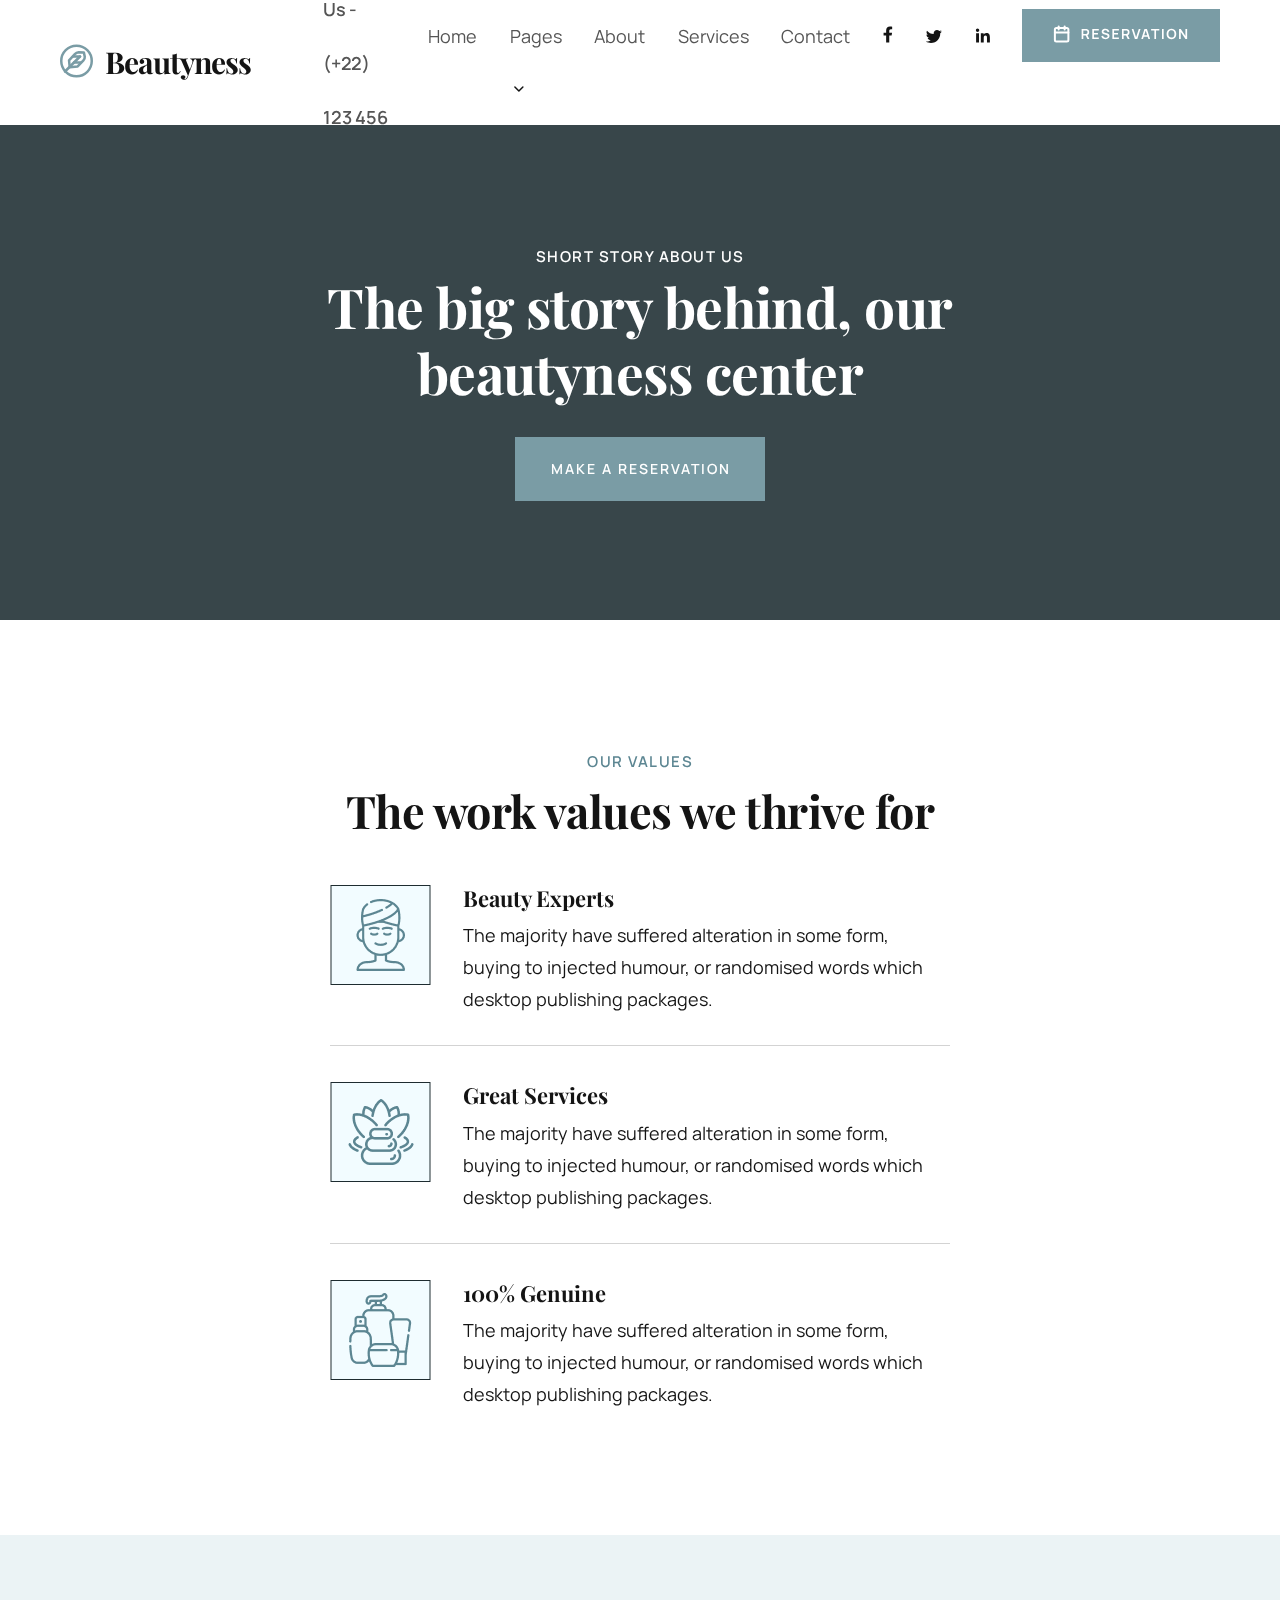
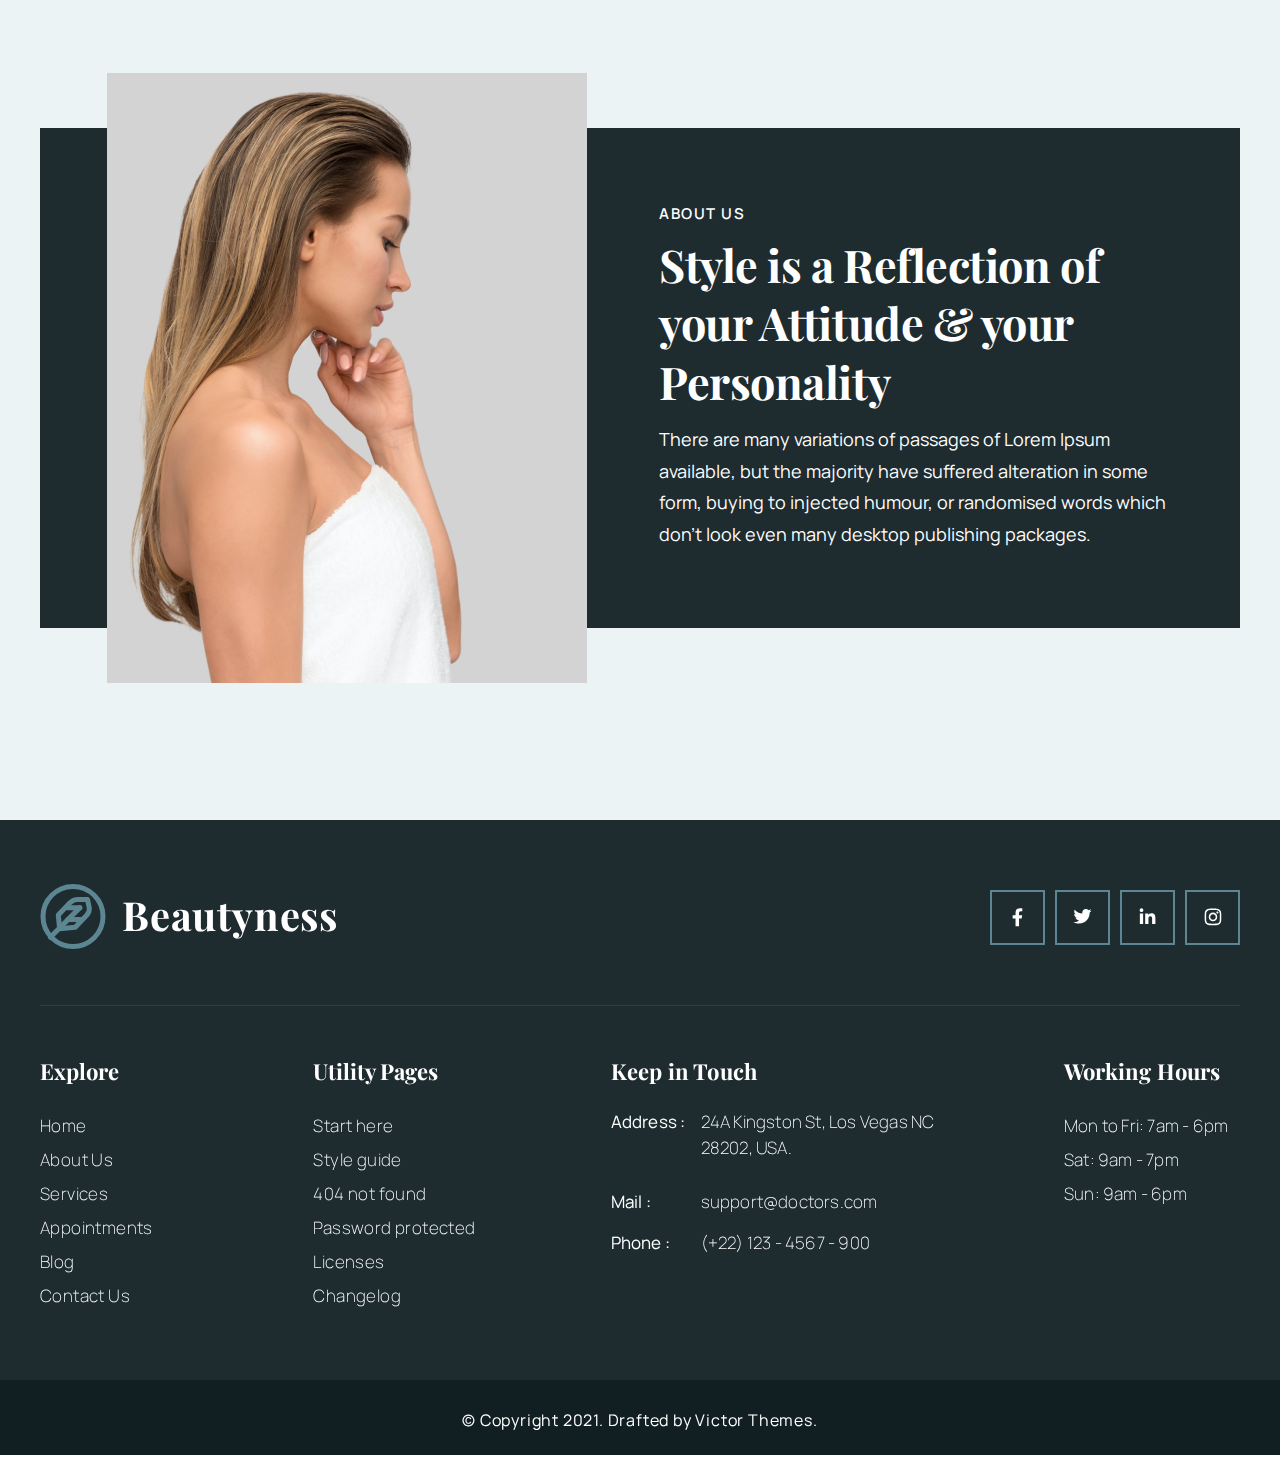
==== about.html @ 268ac048 "feat: start create second page" ====
<!DOCTYPE html>
<html lang="en">
  <head>
    <meta charset="UTF-8" />
    <meta name="viewport" content="width=device-width, initial-scale=1.0" />
    <title>About | Beautyness</title>
    <link rel="stylesheet" href="./styles/global.css" />
    <link rel="stylesheet" href="./styles/about.css" />
  </head>
  <body>
    <div class="wrapper">
      <header class="header">
        <div class="header__logo-container">
          <svg
            xmlns="http://www.w3.org/2000/svg"
            width="33"
            height="34"
            viewBox="0 0 33 34"
            fill="none"
          >
            <circle
              cx="16.5"
              cy="17"
              r="15.25"
              stroke="#7A9CA5"
              stroke-width="2.5"
            />
            <path
              d="M24.766 12.6842C24.8916 13.9888 24.4194 15.2969 23.4533 16.3209L17.6715 22.4674L9.70748 23.2339L9.03718 16.2696L14.8292 10.1303C15.7953 9.10633 17.1761 8.45041 18.6679 8.30683L23.8855 8.43175L24.766 12.6842Z"
              stroke="#7A9CA5"
              stroke-width="2.5"
              stroke-linecap="round"
              stroke-linejoin="round"
            />
            <path
              d="M20 12.5L5 27.5"
              stroke="#7A9CA5"
              stroke-width="2.5"
              stroke-linecap="round"
              stroke-linejoin="round"
            />
            <path
              d="M21 18.5H14"
              stroke="#7A9CA5"
              stroke-width="2.5"
              stroke-linecap="round"
              stroke-linejoin="round"
            />
            <path
              d="M20 12.5H13"
              stroke="#7A9CA5"
              stroke-width="2.5"
              stroke-linecap="round"
              stroke-linejoin="round"
            />
          </svg>
          <h2 class="header__logo">Beautyness</h2>
        </div>
        <a class="header__phone nav-link" href="tel:+221234567890">
          <img
            src="./assets/svg/phone.svg"
            alt="phone"
            class="header__phone-icon"
          />
          <span class="header__phone-text">Call Us - (+22) 123 456 7890</span>
        </a>
        <nav class="header__nav">
          <ul class="header__nav-list">
            <li class="header__nav-item">
              <a href="" class="nav-link">Home</a>
            </li>
            <li class="header__nav-item">
              <a href="" class="nav-link"
                >Pages
                <svg
                  xmlns="http://www.w3.org/2000/svg"
                  width="17"
                  height="16"
                  viewBox="0 0 17 16"
                  fill="none"
                >
                  <path
                    d="M4.8877 6L8.8877 10L12.8877 6"
                    stroke="#141414"
                    stroke-width="1.5"
                    stroke-linecap="round"
                    stroke-linejoin="round"
                  />
                </svg>
              </a>
            </li>
            <li class="header__nav-item">
              <a href="" class="nav-link">About </a>
            </li>
            <li class="header__nav-item">
              <a href="" class="nav-link">Services</a>
            </li>
            <li class="header__nav-item">
              <a href="" class="nav-link">Contact</a>
            </li>
            <li class="header__nav-item">
              <a href="" class="nav-link">
                <img
                  src="./assets/svg/facebook.svg"
                  alt="facebook link"
                  class="header__social-link"
              /></a>
            </li>
            <li class="header__nav-item">
              <a href="" class="nav-link">
                <img
                  src="./assets/svg/twitter.svg"
                  alt="facebook link"
                  class="header__social-link"
                />
              </a>
            </li>
            <li class="header__nav-item">
              <a href="" class="nav-link">
                <img
                  src="./assets/svg/linkedin.svg"
                  alt="facebook link"
                  class="header__social-link"
                />
              </a>
            </li>
            <li class="header__nav-item">
              <button class="btn">
                <img src="./assets/svg/Reservation.svg" alt="reservation" />
              </button>
            </li>
          </ul>
        </nav>
      </header>
      <main>
        <section class="banner">
          <div class="banner__content">
            <div class="banner__text">
              <p class="section-label banner-section__label">
                SHORT STORY ABOUT US
              </p>
              <h1 class="section-title banner-section__title">
                The big story behind, our beautyness center
              </h1>
              <button class="btn banner__btn">Make a reservation</button>
            </div>
          </div>
        </section>
        <section class="values">
          <div class="content-container">
            <p class="section-label values__label">Our Values</p>
            <h2 class="section-title values__title">
              The work values we thrive for
            </h2>
            <div class="value-card">
              <img
                src="./assets/img/value-img-experts.png"
                alt="experts"
                class="value-card__image"
              />
              <div class="value-card__text">
                <h3 class="value-card__title">Beauty Experts</h3>
                <p class="value-card__descriprion">
                  The majority have suffered alteration in some form, buying to
                  injected humour, or randomised words which desktop publishing
                  packages.
                </p>
              </div>
            </div>
            <div class="value-card value-card-bordered">
              <img
                src="./assets/img/value-img-services.png"
                alt="experts"
                class="value-card__image"
              />
              <div class="value-card__text">
                <h3 class="value-card__title">Great Services</h3>
                <p class="value-card__descriprion">
                  The majority have suffered alteration in some form, buying to
                  injected humour, or randomised words which desktop publishing
                  packages.
                </p>
              </div>
            </div>
            <div class="value-card">
              <img
                src="./assets/img/value-img-genuine.png"
                alt="experts"
                class="value-card__image"
              />
              <div class="value-card__text">
                <h3 class="value-card__title">100% Genuine</h3>
                <p class="value-card__descriprion">
                  The majority have suffered alteration in some form, buying to
                  injected humour, or randomised words which desktop publishing
                  packages.
                </p>
              </div>
            </div>
          </div>
        </section>
        <section class="about">
          <div class="content-container about__content-container">
            <div class="about__image-wrapper">
              <img
                src="/assets/img/about-img.jpg"
                alt="about-img"
                class="about__img"
              />
            </div>
            <div class="about__text-wrapper">
              <p class="section-label about__section-label">About Us</p>
              <h2 class="section-title about__section-title">
                Style is a Reflection of your Attitude & your Personality
              </h2>
              <p class="remark about__remark">
                There are many variations of passages of Lorem Ipsum available,
                but the majority have suffered alteration in some form, buying
                to injected humour, or randomised words which don't look even
                many desktop publishing packages.
              </p>
            </div>
          </div>
        </section>
      </main>
      <footer class="footer">
        <div class="content-container footer__content-container">
          <div class="footer__logo-socials">
            <h2 class="footer__logo">Beautyness</h2>
            <div class="footer__socials">
              <a href="" class="footer__social-link"
                ><img
                  src="./assets/svg/footer-facebook.svg"
                  alt=""
                  class="footer__social-img"
              /></a>
              <a href="" class="footer__social-link"
                ><img
                  src="./assets/svg/footer-twitter.svg"
                  alt=""
                  class="footer__social-img"
              /></a>
              <a href="" class="footer__social-link"
                ><img
                  src="./assets/svg/footer-linkedin.svg"
                  alt=""
                  class="footer__social-img"
              /></a>
              <a href="" class="footer__social-link"
                ><img
                  src="./assets/svg/footer-inst.svg"
                  alt=""
                  class="footer__social-img"
              /></a>
            </div>
          </div>
          <nav class="footer__nav">
            <div class="footer__nav-explore">
              <h4 class="footer__column-title">Explore</h4>
              <ul class="footer__nav-list">
                <li><a href="" class="nav-link footer__nav-link">Home</a></li>
                <li>
                  <a href="" class="nav-link footer__nav-link">About Us</a>
                </li>
                <li>
                  <a href="" class="nav-link footer__nav-link">Services</a>
                </li>
                <li>
                  <a href="" class="nav-link footer__nav-link">Appointments</a>
                </li>
                <li><a href="" class="nav-link footer__nav-link">Blog</a></li>
                <li>
                  <a href="" class="nav-link footer__nav-link">Contact Us</a>
                </li>
              </ul>
            </div>
            <div class="footer__nav-utility">
              <h4 class="footer__column-title">Utility Pages</h4>
              <ul class="footer__nav-list">
                <li>
                  <a href="" class="nav-link footer__nav-link">Start here</a>
                </li>
                <li>
                  <a href="" class="nav-link footer__nav-link">Style guide</a>
                </li>
                <li>
                  <a href="" class="nav-link footer__nav-link">404 not found</a>
                </li>
                <li>
                  <a href="" class="nav-link footer__nav-link"
                    >Password protected</a
                  >
                </li>
                <li>
                  <a href="" class="nav-link footer__nav-link">Licenses</a>
                </li>
                <li>
                  <a href="" class="nav-link footer__nav-link">Changelog</a>
                </li>
              </ul>
            </div>
            <div class="footer__nav-addres">
              <h4 class="footer__column-title">Keep in Touch</h4>
              <address class="footer__address">
                24A Kingston St, Los Vegas NC 28202, USA.
              </address>
              <a href="mailto:support@doctors.com" class="footer__email-link"
                >support@doctors.com</a
              >
              <a href="tel:+221234567900" class="footer__phone-link"
                >(+22) 123 - 4567 - 900</a
              >
            </div>
            <div class="footer__nav-hours">
              <h4 class="footer__column-title">Working Hours</h4>
              Mon to Fri: 7am - 6pm Sat: 9am - 7pm<br />
              Sun: 9am - 6pm
            </div>
          </nav>
        </div>
        <p class="footer__copyright">
          © Copyright 2021. Drafted by Victor Themes.
        </p>
      </footer>
    </div>
  </body>
</html>
---- styles/global.css ----
* {
  box-sizing: border-box;
  padding: 0;
  margin: 0;
}
:root {
  --remarks-main-color: #555555;
  --main-text-color: #141414;
  --main-btn-color: #7a9ca5;
  --bgc-azure: #ebf3f5;
}

@font-face {
  font-family: PlayfairDisplay;
  src: url(../assets/fonts/PlayfairDisplay-VariableFont_wght.ttf);
}

@font-face {
  font-family: ManropeWeb;
  src: url(../assets/fonts/Manrope-VariableFont_wght.ttf);
}

body {
  font-family: PlayfairDisplay;
  font-weight: 800;
  color: var(--main-text-color);
}

.wrapper {
  display: flex;
  flex-direction: column;
  max-width: 1920px;
  min-height: 100%;
  margin: 0 auto;
}

.header {
  display: flex;
  flex-direction: row;
  align-items: center;
  width: 100%;
  height: 125px;
  padding: 0px 60px;
  column-gap: 40px;
}

.header__logo {
  color: var(--main-text-color);
  font-size: 30px;
  line-height: 125%;
  letter-spacing: -1.1px;
}

.header__logo-container {
  display: flex;
  flex-direction: row;
  column-gap: 12px;
}

.header__phone {
  position: relative;
  font-weight: 600;
  padding-left: 32px;
}

.header__phone-icon {
  position: absolute;
  top: 12px;
  left: 5px;
  width: 24px;
  height: 24px;
}

.header__phone-text {
  margin-left: 7px;
  letter-spacing: -0.25px;
}

.header__nav {
  margin-left: auto;
}

.header__nav-list {
  display: flex;
  flex-direction: row;
  list-style: none;
  gap: 32.5px;
  font-weight: 400;
  margin-left: auto;
}

.nav-link {
  font-family: ManropeWeb;
  text-decoration: none;
  font-size: 18px;
  color: var(--remarks-main-color);
  line-height: 300%;
}

.nav-link:hover {
  color: var(--main-btn-color);
}

.header__social-link {
  transition: 0.3s;
}

.header__social-link:hover {
  filter: invert(63%) sepia(20%) saturate(384%) hue-rotate(146deg)
    brightness(91%) contrast(89%);
}

.btn {
  padding: 16px 31px;
  border: none;
  outline: none;
  font-weight: 800;
  background-color: var(--main-btn-color);
}

.btn:hover {
  cursor: pointer;
}

.section-label {
  color: #5c8692;
  font-family: ManropeWeb;
  font-size: 15px;
  font-style: normal;
  font-weight: 600;
  line-height: 154.5%; /* 23.175px */
  letter-spacing: 1.5px;
  text-transform: uppercase;
  margin-top: 28px;
}

.section-title {
  font-size: 45px;
  font-style: normal;
  font-weight: 700;
  line-height: 130%; /* 58.5px */
  letter-spacing: -0.45px;
}

.remark {
  color: var(--remarks-main-color);
  font-family: ManropeWeb;
  font-size: 19px;
  font-style: normal;
  font-weight: 400;
  line-height: 170%; /* 32.3px */
}

.testimonials {
  display: flex;
  height: 776px;
  background-color: var(--bgc-azure);
}

.content-container {
  display: flex;
  width: 1200px;
  margin: 0 auto;
  flex-direction: column;
  align-items: center;
}

.testimonials__feedbacks {
  display: flex;
  flex-direction: row;
  column-gap: 36px;
  margin-top: 40px;
}

.feedback-card {
  display: flex;
  width: 582px;
  flex-direction: column;
  align-items: flex-start;
  background: #fff;
}

.feedback-card__text {
  color: var(--main-text-color);
  font-family: ManropeWeb;
  font-size: 19px;
  font-style: normal;
  font-weight: 400;
  line-height: 180%;
  padding: 44px 48px 54px 49px;
}

.user-info {
  display: flex;
  flex-direction: column;
  flex-wrap: wrap;
  align-content: flex-start;
  column-gap: 18px;
  margin-right: auto;
  width: 582px;
  height: 125px;
  flex-shrink: 0;
  background: #1e2c30;
  padding: 24px 50px;
  color: #fff;
  position: relative;
}

.user-info::after {
  position: absolute;
  width: 70px;
  height: 55px;
  content: " ";
  background: url(../assets/svg/feedback-icon.svg);
  right: 52px;
  top: 35px;
}

.user-avatar {
  display: block;
  width: 78px;
  height: 78px;
  border: 2px solid #fff;
}

.user-name {
  font-size: 20px;
  font-style: normal;
  font-weight: 700;
  line-height: 160%; /* 32px */
  letter-spacing: -0.2px;
}

.user-country {
  font-family: ManropeWeb;
  font-size: 14px;
  font-style: normal;
  font-weight: 600;
  line-height: 160%; /* 22.4px */
  letter-spacing: 0.42px;
}

.m-top-50 {
  margin-top: 50px;
}

.m-top-15 {
  margin-top: 15px;
}

.m-top-8 {
  margin-top: 8px;
}

.rating {
  display: flex;
  font-size: 16px;
  letter-spacing: 2px;
  padding-left: 2px;
  font-weight: 400;
  position: relative;
}

.rating::before {
  position: absolute;
  content: "☆☆☆☆☆";
  left: 2px;
  top: 0;
  width: 77px;
}

.content-container {
  max-width: 1200px;
  width: 100%;
  margin: 0 auto;
}

.rating__satrs {
  overflow: hidden;
}

.footer__copyright {
  background-color: #111e22;
  height: 75px;
  color: #fff;
  text-align: center;
  font-family: ManropeWeb;
  font-size: 16px;
  font-style: normal;
  font-weight: 400;
  line-height: 500%;
  letter-spacing: 0.8px;
}

.footer__content-container {
  height: 560px;
  flex-direction: column;
}

.footer {
  background-color: #1e2c30;
}

.footer__logo-socials {
  padding: 70px 0px 60px;
  display: flex;
  flex-direction: row;
  width: 100%;
  border-bottom: 1px solid #ffffff15;
}

.footer__logo {
  position: relative;
  color: #fff;
  font-family: PlayfairDisplay;
  font-size: 40px;
  font-style: normal;
  font-weight: 700;
  line-height: 125%; /* 50px */
  letter-spacing: 0.8px;
  margin-left: 82px;
}

.footer__logo::before {
  position: absolute;
  content: url(../assets/svg/footer-logo.svg);
  left: -82px;
  top: -6px;
}

.footer__social-link {
  display: block;
  width: 55px;
  height: 55px;
  border: 2px solid #5c8692;
}

.footer__social-img {
  display: block;
  margin: 16px auto;
}

.footer__socials {
  display: flex;
  flex-direction: row;
  column-gap: 10px;
  margin-right: 0;
  margin-left: auto;
}

.footer__nav {
  display: flex;
  flex-direction: row;
  justify-content: space-between;
  margin-top: 50px;
  width: 100%;
}

.footer__column-title {
  color: #fff;
  font-family: PlayfairDisplay;
  font-size: 22px;
  font-style: normal;
  font-weight: 700;
  line-height: 140%; /* 30.8px */
  margin-bottom: 22px;
}

.footer__nav-list {
  list-style: none;
}

.footer__nav-link {
  color: #fff;
  font-size: 17px;
  font-weight: 200;
  line-height: 200%; /* 34px */
  letter-spacing: 0.4px;
}

.footer__nav-explore {
  width: 144px;
}

.footer__nav-utility {
  width: 168px;
}

.footer__nav-addres {
  width: 324px;
}

.footer__nav-hours,
.footer__nav-addres {
  color: #fff;
  font-family: ManropeWeb;
  font-size: 17px;
  font-style: normal;
  font-weight: 200;
  line-height: 200%; /* 34px */
  letter-spacing: 0.2px;
}

.footer__nav-hours {
  width: 176px;
}

.footer__address {
  display: block;
  position: relative;
  font-style: normal;
  margin-left: 90px;
  line-height: 150%;
}

.footer__address::before,
.footer__email-link::before,
.footer__phone-link::before {
  position: absolute;
  content: "Address :";
  left: -90px;
  font-weight: 400;
}

.footer__email-link,
.footer__phone-link {
  display: block;
  position: relative;
  margin-left: 90px;
  margin-top: 25px;
  text-decoration: none;
  color: inherit;
}

.footer__phone-link {
  margin-top: 7px;
}

.footer__email-link::before {
  content: "Mail :";
}

.footer__phone-link::before {
  content: "Phone :";
}
---- styles/about.css ----
.banner {
  display: flex;
  width: 100%;
  height: 495px;
  background-color: #1e2c30;
  position: relative;
}

.banner::before {
  position: absolute;
  content: " ";
  opacity: 0.15;
  background: url(../assets/img/background.jpg), lightgray 50% / cover no-repeat;
  mix-blend-mode: luminosity;
  width: 100%;
  height: 495px;
  right: 0;
}

.banner__content {
  display: flex;
  flex-direction: column;
  width: 1200px;
  height: 495px;
  margin: auto;
  position: relative;
}

.banner-section__label {
  width: fit-content;
  color: #fff;
  margin: 0 auto;
  margin-top: 120px;
}

.banner-section__title {
  width: 650px;
  color: #fff;
  text-align: center;
  font-size: 55px;
  font-style: normal;
  font-weight: 700;
  line-height: 120%; /* 66px */
  letter-spacing: -0.55px;
  margin: 5px auto 0;
}

.banner__btn {
  display: flex;
  padding: 23px 33px 23px 36px;
  color: #fff;
  font-family: ManropeWeb;
  font-size: 14px;
  font-style: normal;
  font-weight: 600;
  line-height: 125%; /* 17.5px */
  letter-spacing: 2px;
  text-transform: uppercase;
  width: 250px;
  margin: 32px auto 0;
}

.values {
  padding-bottom: 95px;
}

.values__label {
  margin-top: 130px;
}

.values__title {
  margin-top: 8px;
  margin-bottom: 9px;
}

.value-card {
  display: flex;
  flex-direction: row;
  width: 620px;
  padding: 36px 0 30px;
}

.value-card-bordered {
  border-top: 1px solid #d3d3d3;
  border-bottom: 1px solid #d3d3d3;
}

.value-card__image {
  height: fit-content;
}

.value-card__text {
  margin-left: 32px;
}

.value-card__title {
  font-size: 22px;
  font-style: normal;
  font-weight: 700;
  line-height: 120%; /* 26.4px */
}

.value-card__descriprion {
  font-family: ManropeWeb;
  font-size: 18px;
  font-style: normal;
  font-weight: 400;
  line-height: 178%; /* 31.5px */
  margin-top: 8px;
  padding-right: 20px;
}

.about {
  background-color: var(--bgc-azure);
  height: 885px;
}

.about__content-container {
  position: relative;
  background-image: linear-gradient(
    to bottom,
    var(--bgc-azure) 21.8%,
    #1e2c30 21.8%,
    #1e2c30 78.3%,
    var(--bgc-azure) 78.3%
  );
  height: 100%;
  flex-direction: row;
  align-content: baseline;
}

.about__image-wrapper {
  position: relative;
  margin-left: 67px;
  background: #d0d0d0;
  height: 610px;
}

.about__img {
  position: relative;
  z-index: 2;
}

.about__image-wrapper::after {
  position: absolute;
  content: " ";
  background: url(../assets/img/background.jpg), lightgray 10%;
  background-size: cover;
  mix-blend-mode: luminosity;
  width: 610px;
  height: 480px;
  right: -65px;
  top: 65px;
  transform: rotate(90deg);
}

.about__text-wrapper {
  height: 500px;
  padding: 74px 72px;
  color: #fff;
}

.about__section-label {
  margin-top: 0;
  color: inherit;
}

.about__section-title {
  margin-top: 10px;
}

.about__remark {
  color: inherit;
  margin-top: 14px;
  font-size: 18px;
  line-height: 175%; /* 31.5px */
}
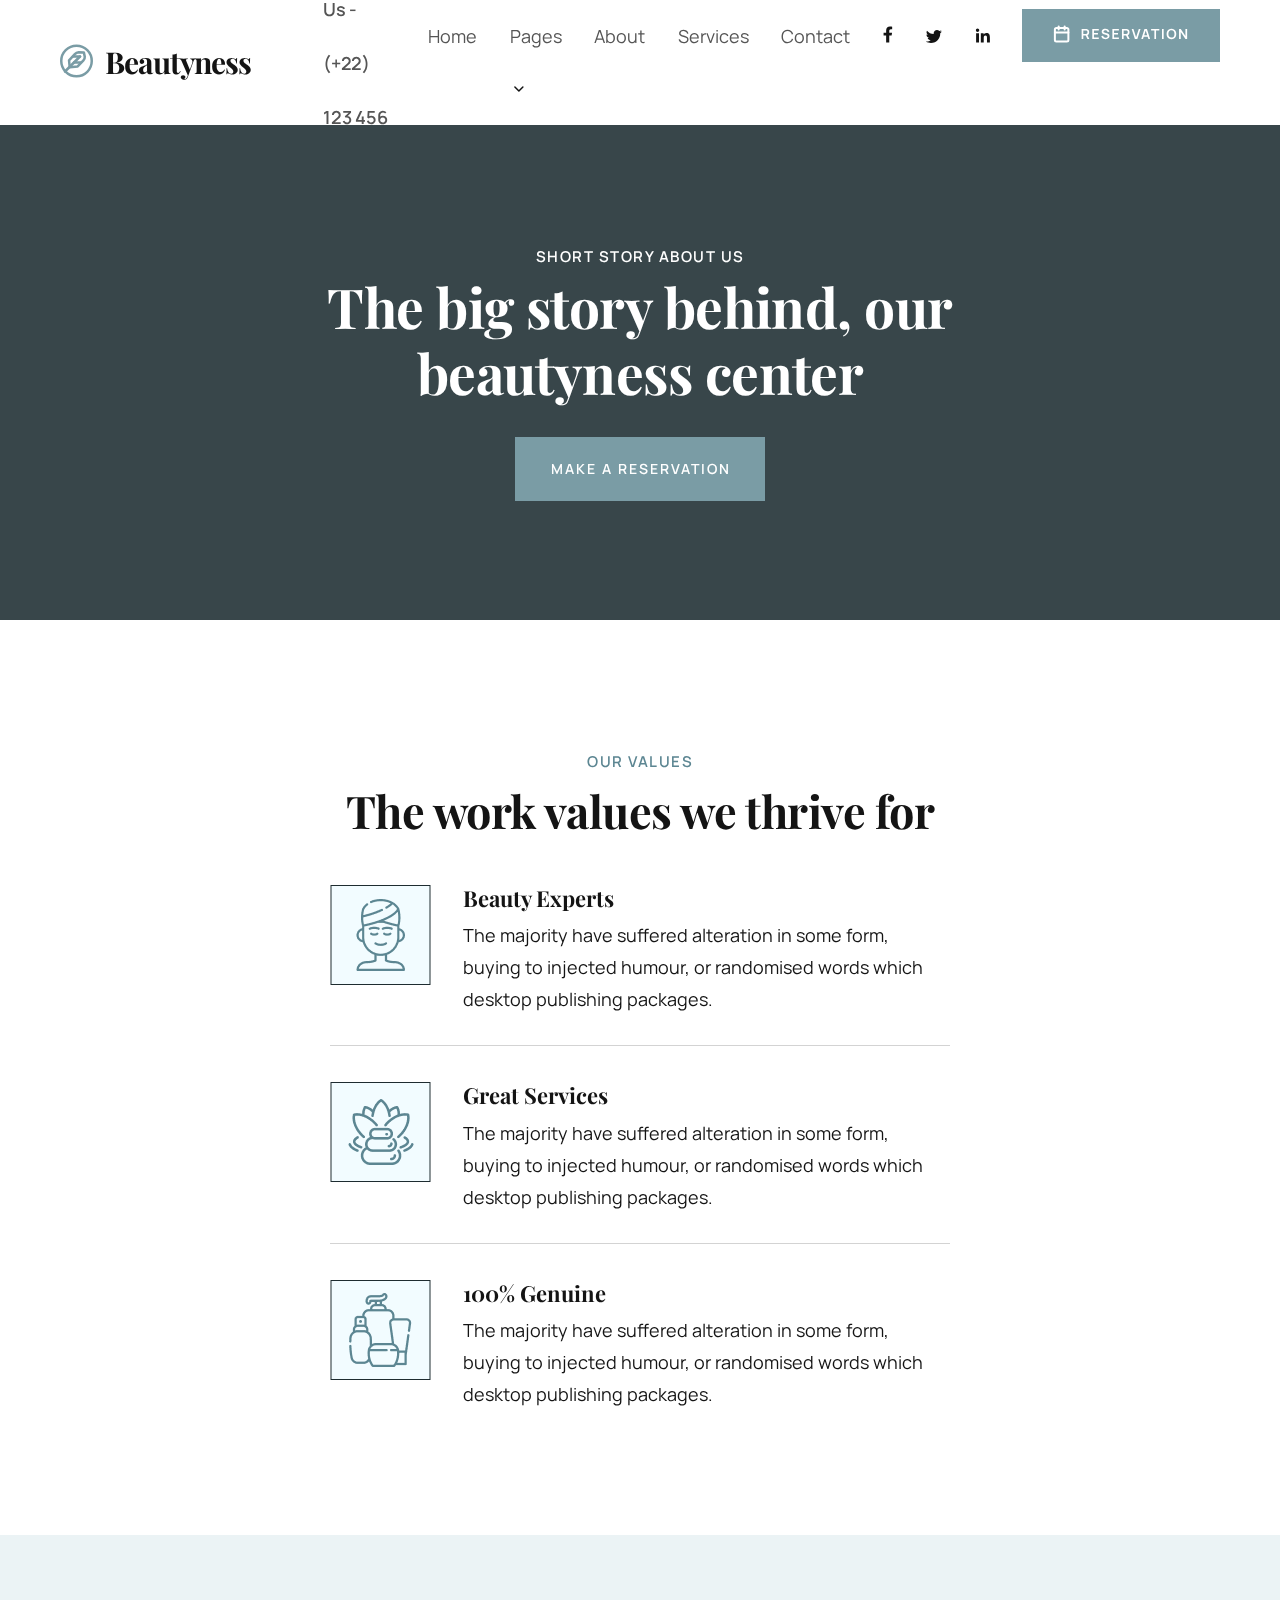
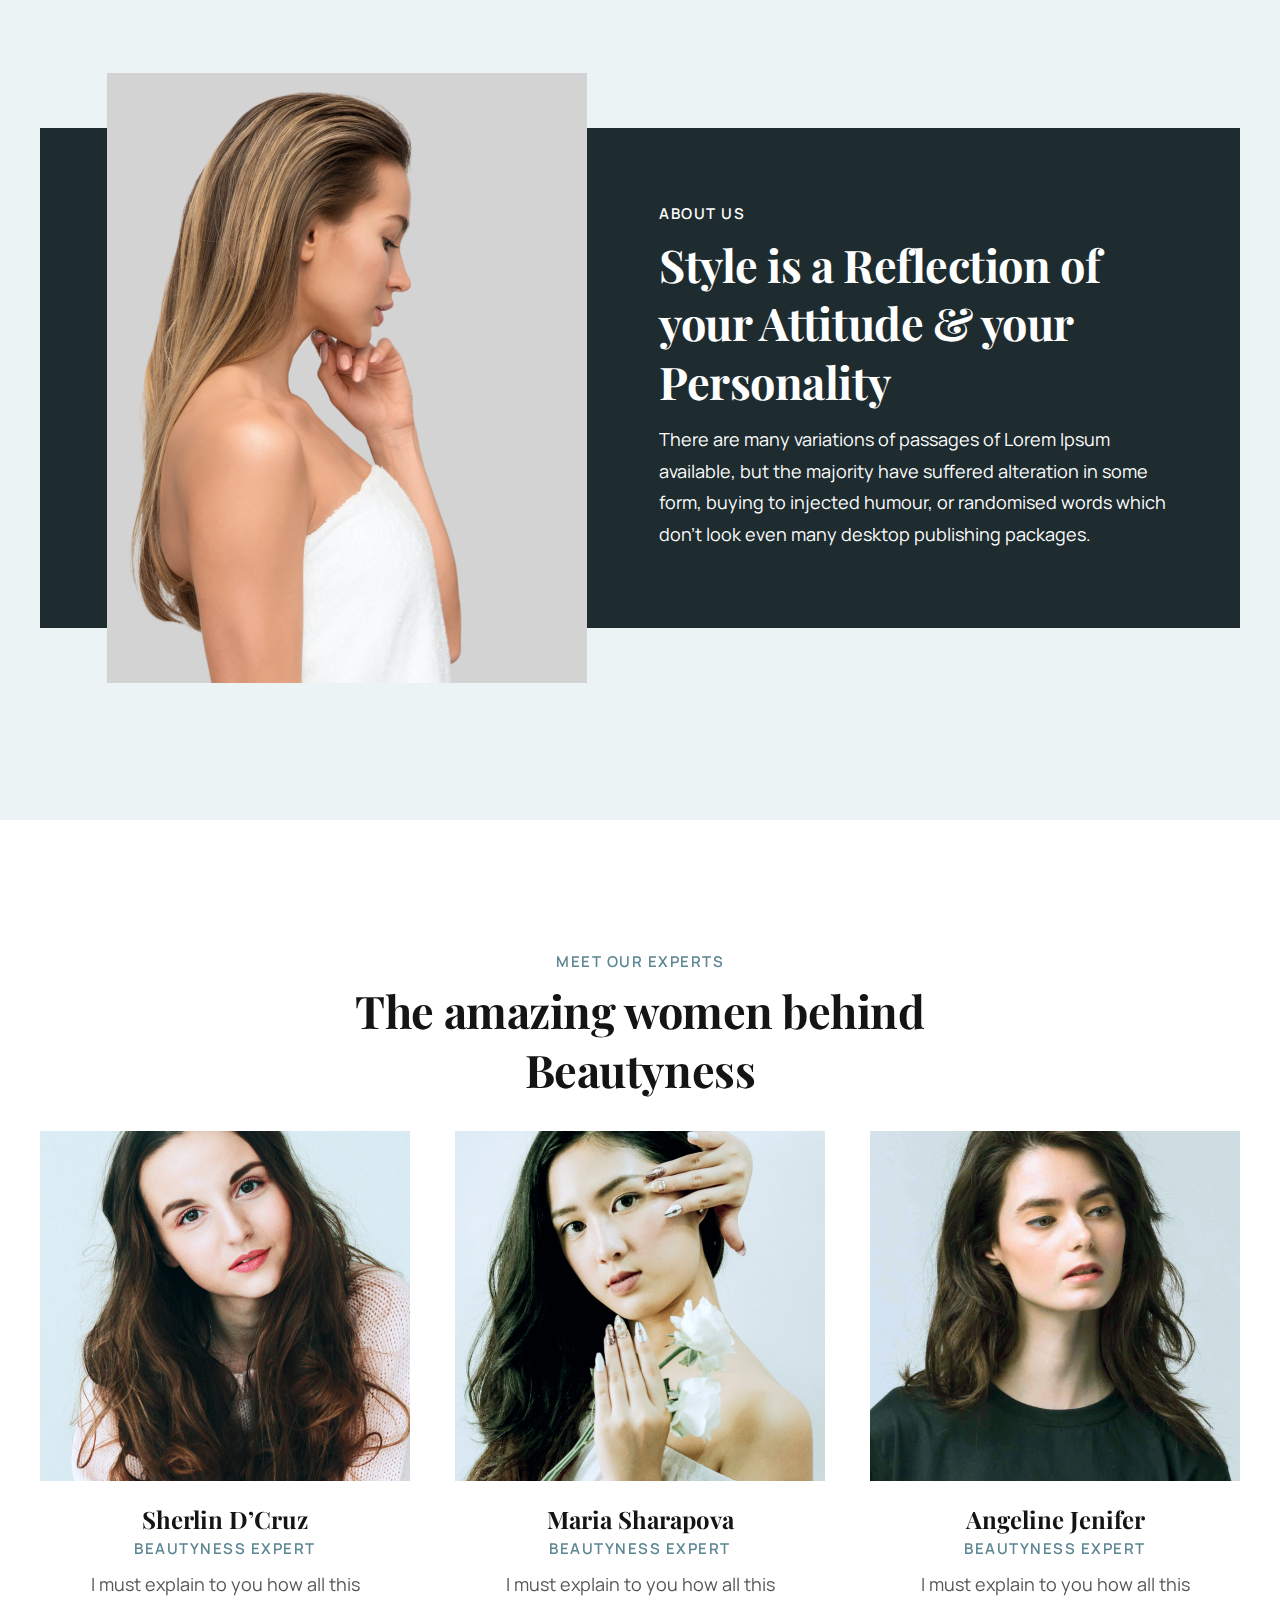
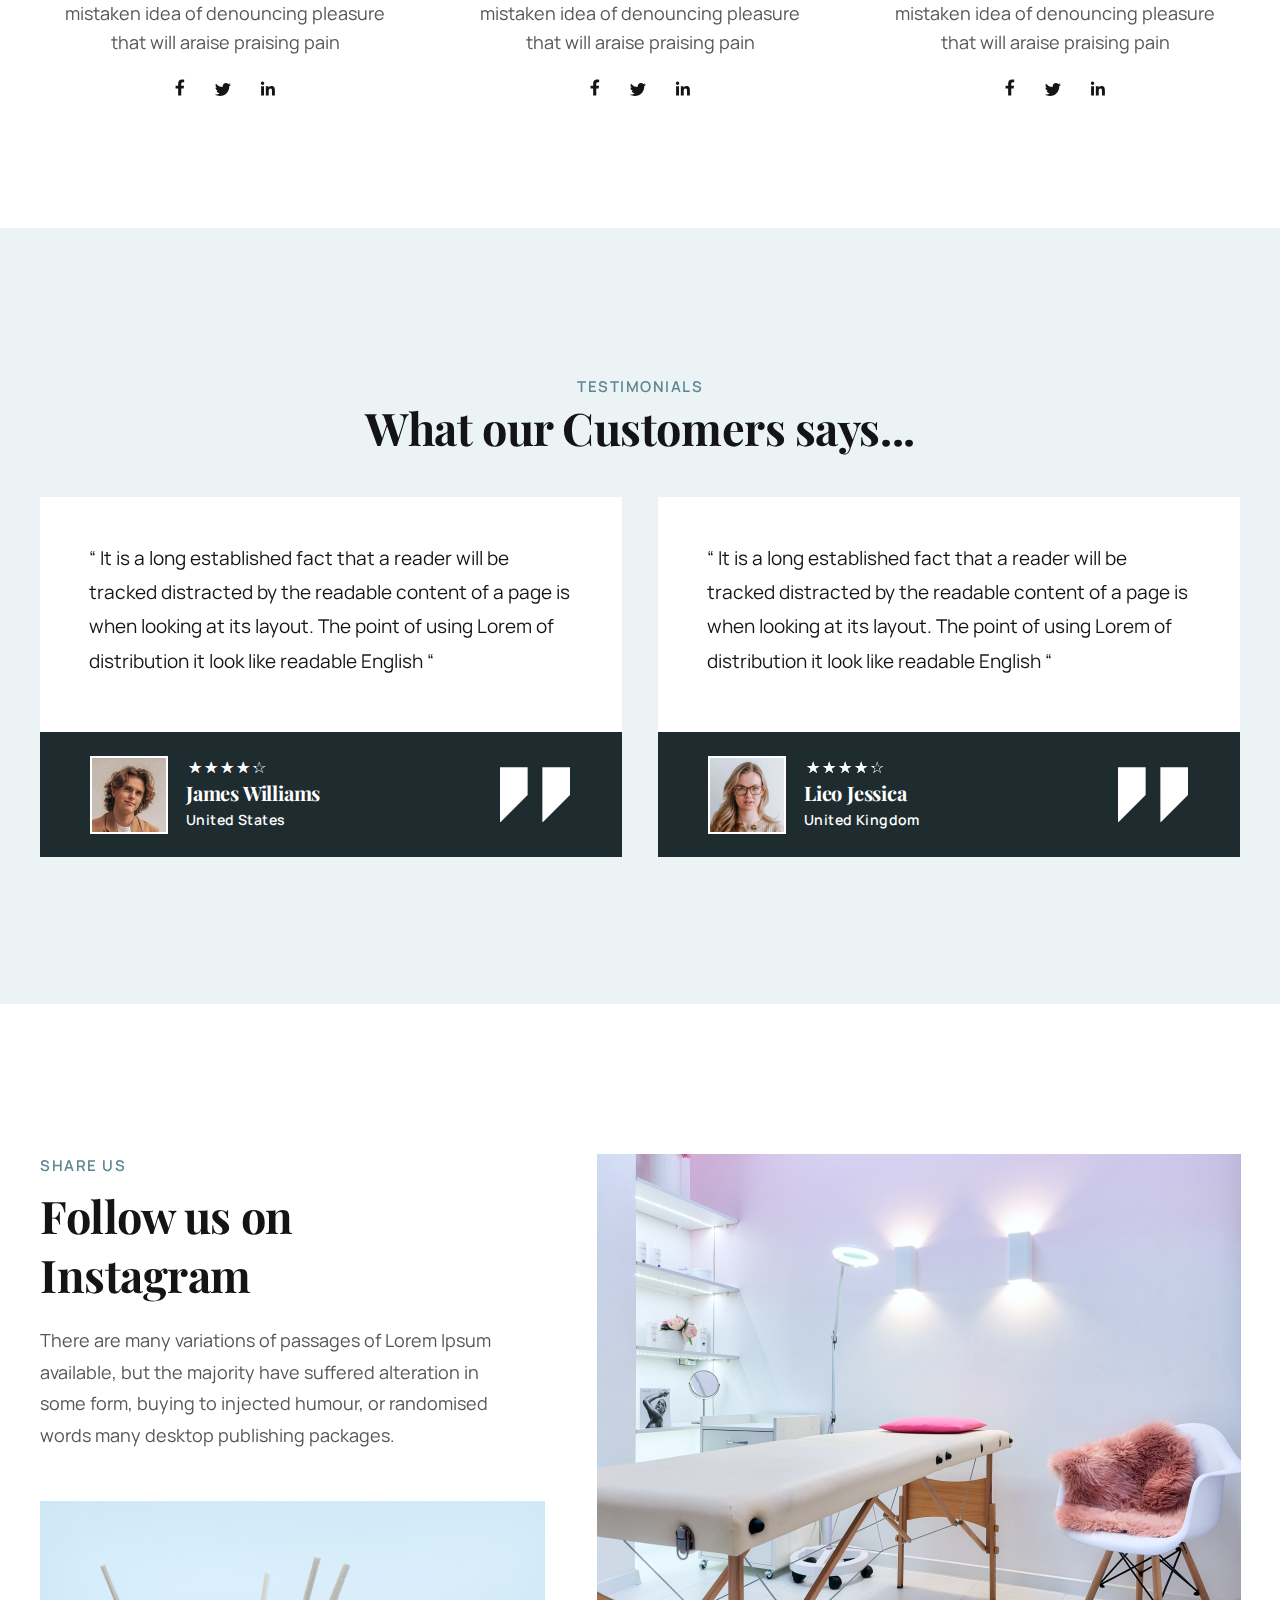
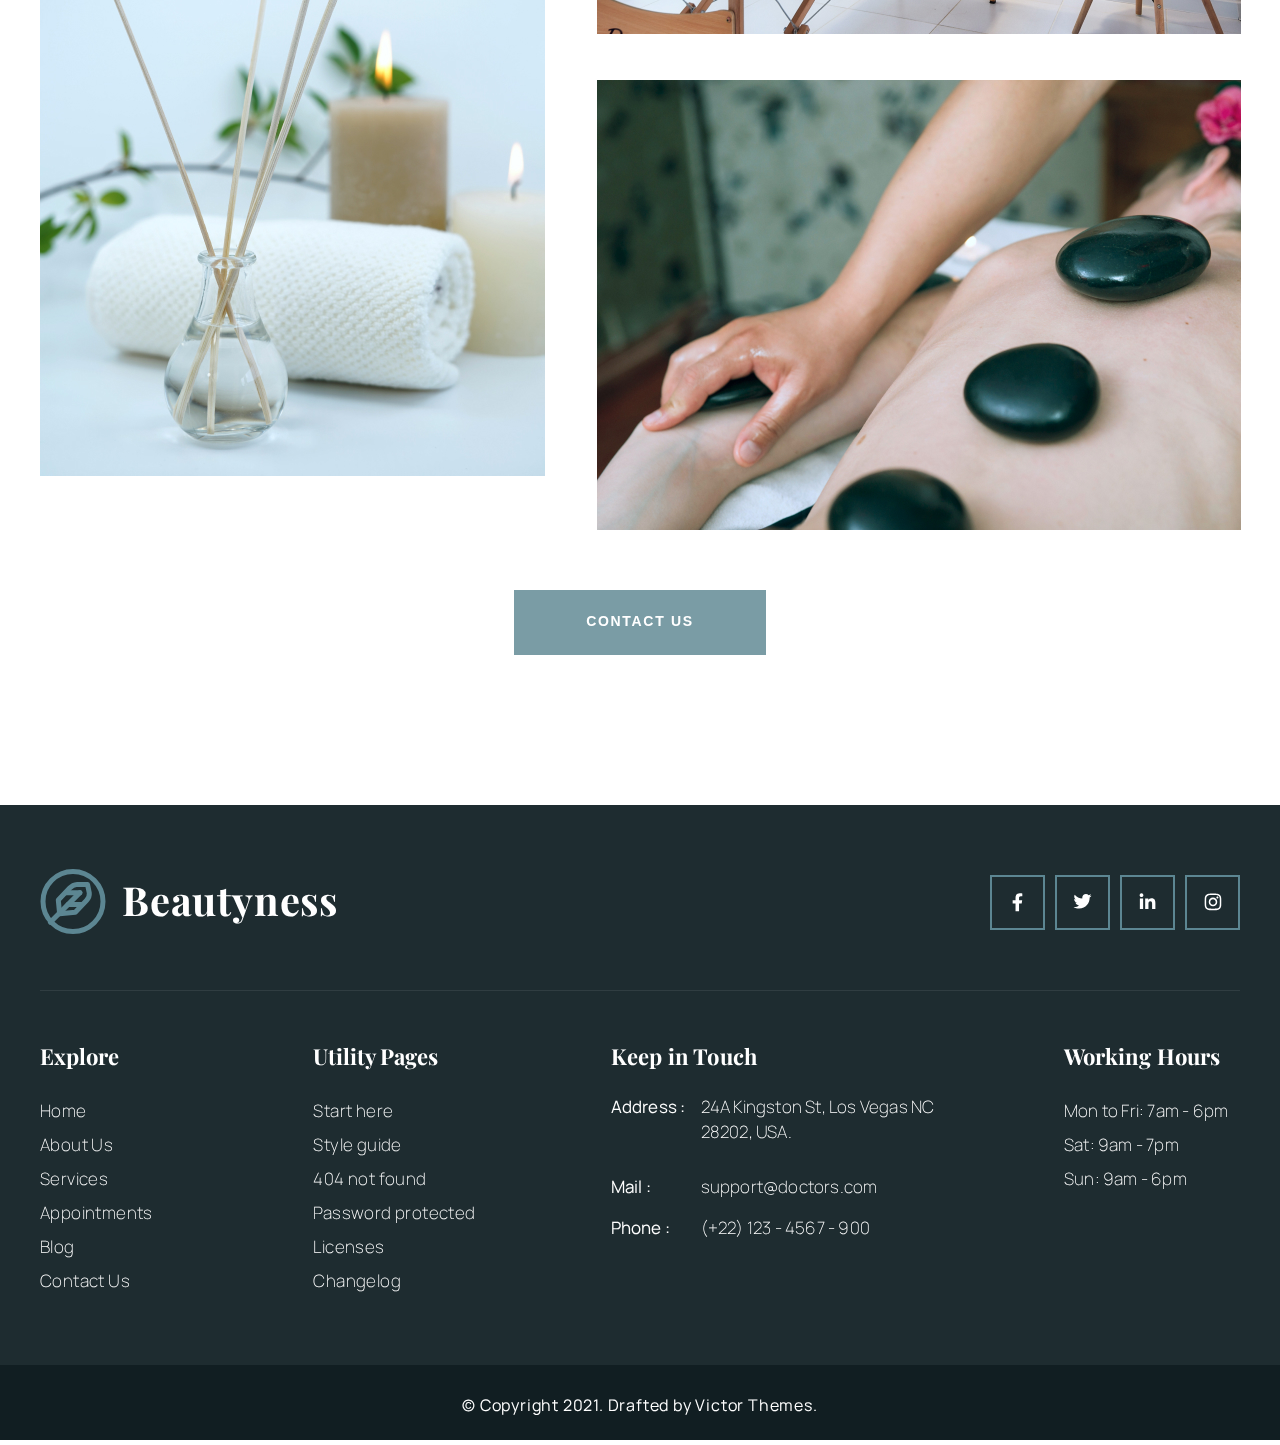
==== commit 7469a682: "feat: finish second page" ====
--- a/about.html
+++ b/about.html
@@ -222,12 +222,204 @@
             </div>
           </div>
         </section>
+        <section class="experts">
+          <div class="content-container">
+            <p class="section-label expert-section__label">Meet our Experts</p>
+            <h2 class="section-title expert-section__title">
+              The amazing women behind Beautyness
+            </h2>
+            <div class="experts__card-container">
+              <div class="expert-card">
+                <img src="./assets/img/expert-1.jpg" alt="expert img" />
+                <h4 class="expert-name">Sherlin D’Cruz</h4>
+                <p class="section-label job-title">Beautyness Expert</p>
+                <p class="remark expert-info">
+                  I must explain to you how all this mistaken idea of denouncing
+                  pleasure that will araise praising pain
+                </p>
+                <div class="expert-socials">
+                  <a href="" class="social-link">
+                    <img
+                      src="./assets/svg/facebook.svg"
+                      alt="facebook"
+                      class="social-logo"
+                    />
+                  </a>
+                  <a href="" class="social-link">
+                    <img
+                      src="./assets/svg/twitter.svg"
+                      alt="facebook"
+                      class="social-logo"
+                    />
+                  </a>
+                  <a href="" class="social-link">
+                    <img
+                      src="./assets/svg/linkedin.svg"
+                      alt="facebook"
+                      class="social-logo"
+                    />
+                  </a>
+                </div>
+              </div>
+              <div class="expert-card">
+                <img src="./assets/img/expert-2.jpg" alt="expert img" />
+                <h4 class="expert-name">Maria Sharapova</h4>
+                <p class="section-label job-title">Beautyness Expert</p>
+                <p class="remark expert-info">
+                  I must explain to you how all this mistaken idea of denouncing
+                  pleasure that will araise praising pain
+                </p>
+                <div class="expert-socials">
+                  <a href="" class="social-link">
+                    <img
+                      src="./assets/svg/facebook.svg"
+                      alt="facebook"
+                      class="social-logo"
+                    />
+                  </a>
+                  <a href="" class="social-link">
+                    <img
+                      src="./assets/svg/twitter.svg"
+                      alt="facebook"
+                      class="social-logo"
+                    />
+                  </a>
+                  <a href="" class="social-link">
+                    <img
+                      src="./assets/svg/linkedin.svg"
+                      alt="facebook"
+                      class="social-logo"
+                    />
+                  </a>
+                </div>
+              </div>
+              <div class="expert-card">
+                <img src="./assets/img/expert-3.jpg" alt="expert img" />
+                <h4 class="expert-name">Angeline Jenifer</h4>
+                <p class="section-label job-title">Beautyness Expert</p>
+                <p class="remark expert-info">
+                  I must explain to you how all this mistaken idea of denouncing
+                  pleasure that will araise praising pain
+                </p>
+                <div class="expert-socials">
+                  <a href="" class="social-link">
+                    <img
+                      src="./assets/svg/facebook.svg"
+                      alt="facebook"
+                      class="social-logo"
+                    />
+                  </a>
+                  <a href="" class="social-link">
+                    <img
+                      src="./assets/svg/twitter.svg"
+                      alt="facebook"
+                      class="social-logo"
+                    />
+                  </a>
+                  <a href="" class="social-link">
+                    <img
+                      src="./assets/svg/linkedin.svg"
+                      alt="facebook"
+                      class="social-logo"
+                    />
+                  </a>
+                </div>
+              </div>
+            </div>
+          </div>
+        </section>
+        <section class="testimonials">
+          <div class="content-container">
+            <p class="section-label label_margin-top">Testimonials</p>
+            <h2 class="section-title section-title_centered">
+              What our Customers says...
+            </h2>
+            <div class="testimonials__feedbacks">
+              <div class="feedback-card">
+                <p class="feedback-card__text">
+                  “ It is a long established fact that a reader will be tracked
+                  distracted by the readable content of a page is when looking
+                  at its layout. The point of using Lorem of distribution it
+                  look like readable English “
+                </p>
+                <div class="user-info">
+                  <img
+                    src="./assets/img/userphoto-1.jpg"
+                    alt=""
+                    class="user-avatar"
+                  />
+                  <div class="rating">
+                    <span
+                      class="rating__satrs"
+                      style="width: calc(77px * (4.4 / 5))"
+                      >★★★★★
+                    </span>
+                  </div>
+                  <p class="user-name">James Williams</p>
+                  <p class="user-country">United States</p>
+                </div>
+              </div>
+              <div class="feedback-card">
+                <p class="feedback-card__text">
+                  “ It is a long established fact that a reader will be tracked
+                  distracted by the readable content of a page is when looking
+                  at its layout. The point of using Lorem of distribution it
+                  look like readable English “
+                </p>
+                <div class="user-info">
+                  <img
+                    src="./assets/img/userphoto-2.jpg"
+                    alt=""
+                    class="user-avatar"
+                  />
+                  <div class="rating">
+                    <span
+                      class="rating__satrs"
+                      style="width: calc(77px * (4.4 / 5))"
+                      >★★★★★
+                    </span>
+                  </div>
+                  <p class="user-name">Lieo Jessica</p>
+                  <p class="user-country">United Kingdom</p>
+                </div>
+              </div>
+            </div>
+          </div>
+        </section>
+        <section class="share">
+          <div class="content-container share__content-container">
+            <div class="share__column-first">
+              <p class="section-label share__section-label">Share us</p>
+              <h2 class="section-title share__section-title">
+                Follow us on Instagram
+              </h2>
+              <p class="remark share__remark">
+                There are many variations of passages of Lorem Ipsum available,
+                but the majority have suffered alteration in some form, buying
+                to injected humour, or randomised words many desktop publishing
+                packages.
+              </p>
+              <img
+                src="/assets/img/share-photo-1.jpg"
+                alt=""
+                class="share__img-first"
+              />
+            </div>
+            <div class="share__column-second">
+              <img src="./assets/img/share-photo-2.jpg" alt="" /><img
+                src="./assets/img/share-photo-3.jpg"
+                alt=""
+              />
+            </div>
+          </div>
+          <button class="btn share__btn">Contact US</button>
+        </section>
       </main>
       <footer class="footer">
         <div class="content-container footer__content-container">
           <div class="footer__logo-socials">
             <h2 class="footer__logo">Beautyness</h2>
-            <div class="footer__socials">
+            <div class="footer__socials-links">
               <a href="" class="footer__social-link"
                 ><img
                   src="./assets/svg/footer-facebook.svg"
--- a/styles/global.css
+++ b/styles/global.css
@@ -340,7 +340,7 @@
   margin: 16px auto;
 }
 
-.footer__socials {
+.footer__socials-links {
   display: flex;
   flex-direction: row;
   column-gap: 10px;
--- a/styles/about.css
+++ b/styles/about.css
@@ -175,3 +175,122 @@
   font-size: 18px;
   line-height: 175%; /* 31.5px */
 }
+
+.expert-section__label {
+  margin-top: 130px;
+}
+
+.expert-section__title {
+  width: 660px;
+  text-align: center;
+  margin-top: 8px;
+}
+
+.expert-card {
+  width: 370px;
+  height: 568px;
+}
+
+.expert-name {
+  text-align: center;
+  font-size: 24px;
+  font-weight: 700;
+  line-height: 120%; /* 28.8px */
+  margin-top: 20px;
+}
+
+.job-title {
+  margin-top: 3px;
+  text-align: center;
+}
+
+.expert-info {
+  font-size: 18px;
+  text-align: center;
+  padding: 10px 17px;
+  font-weight: 400;
+  line-height: 160%; /* 28.8px */
+}
+
+.experts__card-container {
+  display: flex;
+  flex-direction: row;
+  column-gap: 45px;
+  margin-top: 33px;
+}
+
+.expert-socials {
+  display: flex;
+  flex-direction: row;
+  justify-content: center;
+  column-gap: 29px;
+  margin-top: 12px;
+}
+
+.social-link {
+  display: block;
+  text-decoration: none;
+}
+
+.experts {
+  padding-bottom: 129px;
+}
+
+.label_margin-top {
+  margin-top: 147px;
+}
+
+.share__content-container {
+  flex-direction: row;
+  column-gap: 52px;
+  margin-top: 150px;
+}
+
+.share__column-first {
+  width: 505px;
+  height: 976px;
+}
+
+.share__section-label {
+  margin-top: 0;
+}
+
+.share__section-title {
+  padding-right: 50px;
+  margin-top: 9px;
+}
+
+.share__remark {
+  margin-top: 22px;
+  font-size: 18px;
+  padding-right: 20px;
+  line-height: 175%;
+}
+
+.share__img-first {
+  margin-top: 50px;
+}
+
+.share__column-second {
+  display: flex;
+  flex-direction: column;
+  gap: 46px;
+}
+
+.share__btn {
+  display: flex;
+  color: #fff;
+  text-align: center;
+  font-size: 14px;
+  font-style: normal;
+  font-weight: 600;
+  line-height: 125%; /* 17.5px */
+  letter-spacing: 1.68px;
+  text-transform: uppercase;
+  padding: 23px 72px 24px 72px;
+  margin: 60px auto 0;
+}
+
+.share {
+  padding-bottom: 150px;
+}
